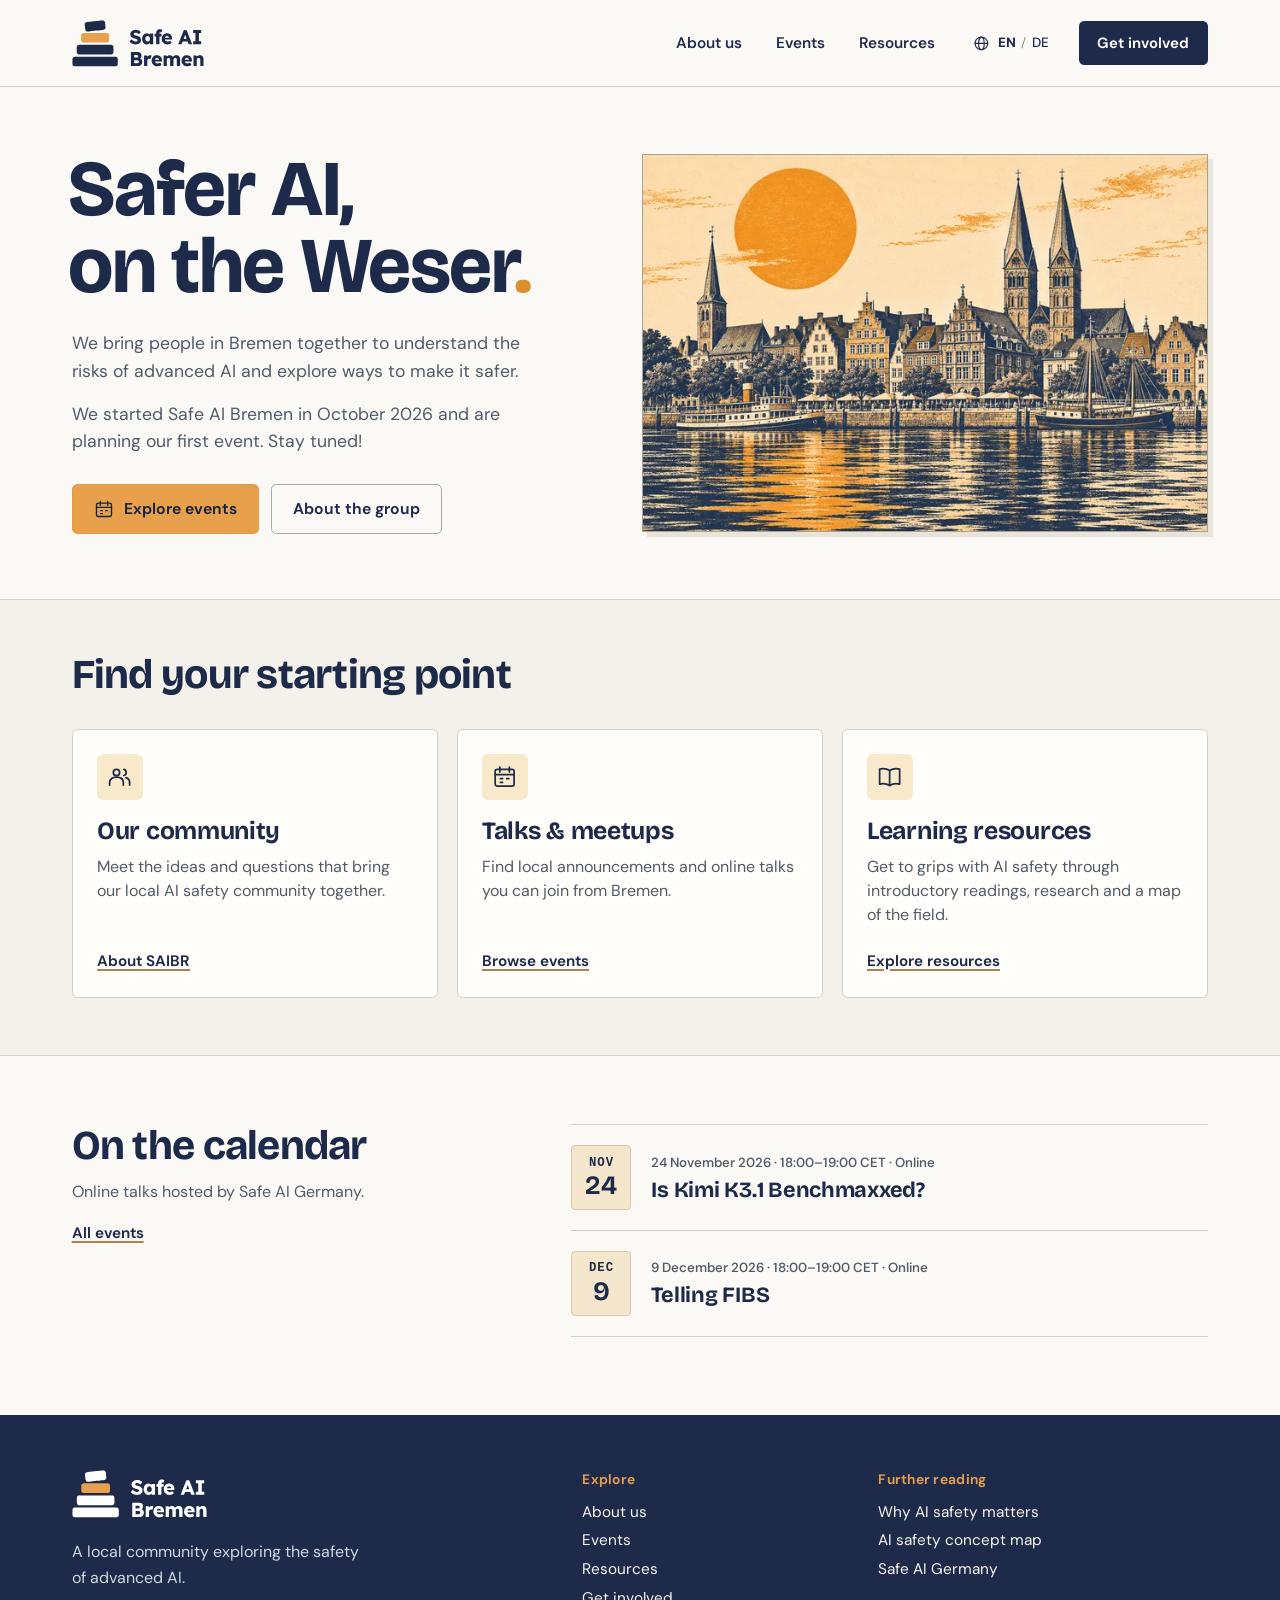
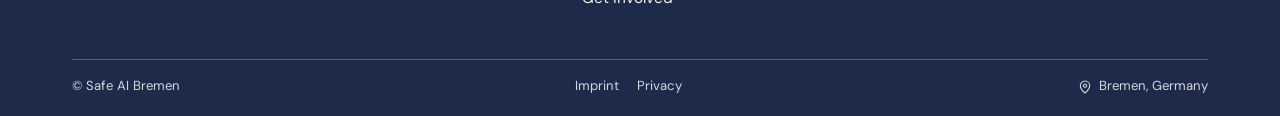
==== index.html @ 96a1b573 "Add Safe AI Bremen website" ====
<!doctype html>
<html lang="en">
<head>
  <meta charset="utf-8">
  <meta name="viewport" content="width=device-width, initial-scale=1">
  <meta name="theme-color" content="#faf9f5">
  <title>Safe AI Bremen | SAIBR</title>
  <meta name="description" content="We bring people in Bremen together to understand the risks of advanced AI and explore ways to make it safer.">
  <link rel="alternate" hreflang="en" href="index.html">
<link rel="alternate" hreflang="de" href="de/index.html">
  <link rel="icon" href="assets/favicon.svg" type="image/svg+xml">
  <link rel="stylesheet" href="assets/site.css">
  <script src="assets/navigation.js" defer></script>
</head>
<body>
    <a class="skip" href="#main">Skip to content</a>
    <header class="masthead" id="top"><div class="wrap header-row">
      <a class="brand" href="index.html" aria-label="Safe AI Bremen · Home">
        <img src="assets/logo-header.svg" width="291" height="103" alt="Safe AI Bremen">
      </a>
      <nav class="main-nav" aria-label="Main navigation"><a class="" href="about.html">About us</a><a class="" href="events.html">Events</a><a class="" href="resources.html">Resources</a></nav>
      <div class="header-actions">
        <nav class="languages" aria-label="Language"><svg class="icon" viewBox="0 0 24 24" fill="none" stroke="currentColor" stroke-width="1.65" stroke-linecap="round" stroke-linejoin="round" aria-hidden="true" focusable="false"><circle cx="12" cy="12" r="9"/><ellipse cx="12" cy="12" rx="4" ry="9"/><path d="M3 12h18"/></svg><a href="index.html" lang="en" hreflang="en" aria-label="English" aria-current="true">EN</a><span aria-hidden="true">/</span><a href="de/index.html" lang="de" hreflang="de" aria-label="Deutsch">DE</a></nav>
        <a class="button button-navy header-cta" href="get-involved.html">Get involved</a>
        <details class="mobile-menu">
          <summary aria-label="Menu"><span class="open-icon"><svg class="icon" viewBox="0 0 24 24" fill="none" stroke="currentColor" stroke-width="1.65" stroke-linecap="round" stroke-linejoin="round" aria-hidden="true" focusable="false"><path d="M3 6h18M3 12h18M3 18h18"/></svg></span><span class="close-icon"><svg class="icon" viewBox="0 0 24 24" fill="none" stroke="currentColor" stroke-width="1.65" stroke-linecap="round" stroke-linejoin="round" aria-hidden="true" focusable="false"><path d="m5 5 14 14M19 5 5 19"/></svg></span></summary>
          <nav aria-label="Main navigation"><a class="" href="about.html">About us</a><a class="" href="events.html">Events</a><a class="" href="resources.html">Resources</a><a class="button button-navy header-cta" href="get-involved.html">Get involved</a></nav>
        </details>
      </div>
    </div></header>
    <main id="main">
      <section class="hero wrap" aria-labelledby="hero-title">
        <div class="hero-copy">
          <h1 id="hero-title">Safer AI,<br>on the Weser<span class="amber-dot">.</span></h1>
          <p class="hero-intro">We bring people in Bremen together to understand the risks of advanced AI and explore ways to make it safer.</p>
          <p class="hero-intro">We started Safe AI Bremen in October 2026 and are planning our first event. Stay tuned!</p>
          <div class="hero-actions">
            <a class="button button-amber" href="events.html"><svg class="icon" viewBox="0 0 24 24" fill="none" stroke="currentColor" stroke-width="1.65" stroke-linecap="round" stroke-linejoin="round" aria-hidden="true" focusable="false"><rect x="3" y="5" width="18" height="16" rx="2"/><path d="M7.5 3v4.5M16.5 3v4.5M3 10h18m-13 4h2m4 0h2m-8 3.5h2"/></svg>Explore events</a>
            <a class="button button-outline" href="about.html">About the group</a>
          </div>
        </div>
        <figure class="city-print">
          <img src="assets/bremen-weser.webp" srcset="assets/bremen-weser-small.webp 660w, assets/bremen-weser.webp 1200w"
               sizes="(max-width: 820px) 100vw, 48vw" alt="Navy and amber illustration of Bremen’s old town and boats on the Weser beneath a low sun." width="1200" height="800" fetchpriority="high">
        </figure>
      </section>
      <section class="explore-section" aria-labelledby="explore-title"><div class="wrap">
        <h2 id="explore-title">Find your starting point</h2>
        <div class="feature-grid">
          <article class="feature-card"><div class="icon-tile"><svg class="icon" viewBox="0 0 24 24" fill="none" stroke="currentColor" stroke-width="1.65" stroke-linecap="round" stroke-linejoin="round" aria-hidden="true" focusable="false"><circle cx="9" cy="8" r="3"/><path d="M2.5 20v-2.4c0-3.3 2.8-5.1 6.5-5.1s6.5 1.8 6.5 5.1V20M16 5.1a3 3 0 0 1 0 5.8m2 2c2.2.7 3.5 2.3 3.5 4.7V20"/></svg></div>
            <h3>Our community</h3><p>Meet the ideas and questions that bring our local AI safety community together.</p>
            <a class="text-link stretched" href="about.html">About SAIBR</a>
          </article>
          <article class="feature-card"><div class="icon-tile"><svg class="icon" viewBox="0 0 24 24" fill="none" stroke="currentColor" stroke-width="1.65" stroke-linecap="round" stroke-linejoin="round" aria-hidden="true" focusable="false"><rect x="3" y="5" width="18" height="16" rx="2"/><path d="M7.5 3v4.5M16.5 3v4.5M3 10h18m-13 4h2m4 0h2m-8 3.5h2"/></svg></div>
            <h3>Talks &amp; meetups</h3><p>Find local announcements and online talks you can join from Bremen.</p>
            <a class="text-link stretched" href="events.html">Browse events</a>
          </article>
          <article class="feature-card"><div class="icon-tile"><svg class="icon" viewBox="0 0 24 24" fill="none" stroke="currentColor" stroke-width="1.65" stroke-linecap="round" stroke-linejoin="round" aria-hidden="true" focusable="false"><path d="M12 6.2C9.1 4.3 5.8 4 2.5 4.8v14.3c3.3-.8 6.6-.5 9.5 1.4 2.9-1.9 6.2-2.2 9.5-1.4V4.8C18.2 4 14.9 4.3 12 6.2zm0 0v14.3"/></svg></div>
            <h3>Learning resources</h3><p>Get to grips with AI safety through introductory readings, research and a map of the field.</p>
            <a class="text-link stretched" href="resources.html">Explore resources</a>
          </article></div>
      </div></section>
      <section class="calendar-section wrap" aria-labelledby="calendar-title">
        <div><h2 id="calendar-title">On the calendar</h2>
          <p>Online talks hosted by Safe AI Germany.</p>
          <a class="text-link" href="events.html">All events</a></div>
        <ul class="event-list">
          <li><article class="event-row">
            <time class="date-tile" datetime="2026-11-24"><span>Nov</span><strong>24</strong></time>
            <div class="event-copy"><p class="meta">24 November 2026 · 18:00–19:00 CET · Online</p>
              <h3><a href="https://luma.com/7eqao0gc">Is Kimi K3.1 Benchmaxxed?</a></h3></div>
          </article></li>
          <li><article class="event-row">
            <time class="date-tile" datetime="2026-12-09"><span>Dec</span><strong>9</strong></time>
            <div class="event-copy"><p class="meta">9 December 2026 · 18:00–19:00 CET · Online</p>
              <h3><a href="https://luma.com/yapvsthe">Telling FIBS</a></h3></div>
          </article></li></ul>
      </section>
    </main>
    <footer class="footer"><div class="wrap">
      <div class="footer-main"><div class="footer-brand">
        <a href="index.html" aria-label="Safe AI Bremen · Home"><img src="assets/logo-footer.svg" alt="Safe AI Bremen" width="291" height="103"></a>
        <p>A local community exploring the safety of advanced AI.</p></div>
        <nav aria-label="Footer navigation"><h2>Explore</h2><a class="" href="about.html">About us</a><a class="" href="events.html">Events</a><a class="" href="resources.html">Resources</a><a class="" href="get-involved.html">Get involved</a></nav>
        <div class="footer-links"><h2>Further reading</h2>
          <a href="https://safeaigermany.org/why-ai-safety/">Why AI safety matters</a>
          <a href="https://safeaigermany.org/concept-map/">AI safety concept map</a>
          <a href="https://safeaigermany.org/">Safe AI Germany</a></div>
      </div>
      <div class="footer-base"><span>© Safe AI Bremen</span>
        <div class="footer-legal"><a class="" href="imprint.html">Imprint</a><a class="" href="privacy.html">Privacy</a></div>
        <span class="city"><svg class="icon" viewBox="0 0 24 24" fill="none" stroke="currentColor" stroke-width="1.65" stroke-linecap="round" stroke-linejoin="round" aria-hidden="true" focusable="false"><path d="M19 10c0 5-7 11-7 11S5 15 5 10a7 7 0 1 1 14 0Z"/><circle cx="12" cy="10" r="2.4"/></svg> Bremen, Germany</span></div>
    </div></footer>
</body>
</html>
---- assets/site.css ----
@font-face {
  font-family: "Bricolage Grotesque";
  src: url("fonts/bricolage-grotesque.woff") format("woff");
  font-weight: 200 800;
  font-display: swap;
}

@font-face {
  font-family: "DM Sans";
  src: url("fonts/dm-sans.woff") format("woff");
  font-weight: 100 1000;
  font-display: swap;
}

:root {
  color-scheme: light;
  --navy: #1e2a4a;
  --ink: #25324d;
  --muted: #505b69;
  --amber: #e8a04c;
  --pale-amber: #f9e9cb;
  --paper: #faf9f5;
  --white: #fffefa;
  --inset: #f3f1ea;
  --rule: #d4d2c9;
  --heading: "Bricolage Grotesque", "Arial", sans-serif;
  --body: "DM Sans", Arial, sans-serif;
  --mono: ui-monospace, "SFMono-Regular", Consolas, "Liberation Mono", monospace;
}

*, *::before, *::after { box-sizing: border-box; }
body {
  margin: 0;
  background: var(--paper);
  color: var(--navy);
  font: 400 1rem/1.58 var(--body);
  -webkit-font-smoothing: antialiased;
}
h1, h2, h3, p, figure { margin: 0; }
h1, h2, h3 {
  font-family: var(--heading);
  font-optical-sizing: auto;
  line-height: 1.07;
}
h1 { letter-spacing: -.018em; }
h2 { font-size: clamp(2.2rem, 3.2vw, 3.25rem); letter-spacing: -.018em; font-weight: 720; }
h3 { font-size: 1.55rem; letter-spacing: -.012em; font-weight: 700; }
a { color: inherit; text-underline-offset: .22em; }
img { display: block; max-width: 100%; }
button, summary, a { -webkit-tap-highlight-color: transparent; }
a:focus-visible, summary:focus-visible { outline: 3px solid #176fb5; outline-offset: 5px; }
::selection { background: #ffd49a; color: var(--navy); }
.wrap { width: min(88.8%, 82rem); margin-inline: auto; }
.icon { flex: none; width: 1.25rem; height: 1.25rem; }
.skip {
  position: fixed; top: .5rem; left: .5rem; z-index: 15; transform: translateY(-160%);
  padding: .5rem 1rem; color: white; background: var(--navy);
}
.skip:focus { transform: none; }

.masthead { border-bottom: 1px solid var(--rule); }
.header-row { display: flex; align-items: center; gap: clamp(1.5rem, 3vw, 3rem); min-height: 5.4rem; }
.brand { flex: none; line-height: 1; }
.brand img { width: 8.25rem; height: auto; }
.main-nav { display: flex; gap: clamp(1.3rem, 2.65vw, 2.65rem); margin-left: auto; }
.main-nav a, .mobile-menu nav a { font-weight: 580; text-decoration: none; }
.main-nav a {
  display: inline-flex; align-items: center; min-height: 44px;
  font-size: .96rem; white-space: nowrap;
}
.main-nav a:hover, .main-nav a[aria-current="page"],
.mobile-menu nav a[aria-current="page"]:not(.button) {
  text-decoration: underline; text-decoration-color: var(--amber); text-decoration-thickness: 2px;
}
.header-actions { display: flex; align-items: center; gap: clamp(1.2rem, 2.3vw, 2.2rem); }
.languages { display: flex; align-items: center; gap: .35rem; white-space: nowrap; }
.languages .icon { width: 1.05rem; height: 1.05rem; margin-right: .15rem; }
.languages a { display: inline-flex; align-items: center; min-height: 44px; text-decoration: none; font: 500 .84rem/1 var(--body); }
.languages a:hover { text-decoration: underline; }
.languages a[aria-current] { font-weight: 800; }
.languages span { color: #929286; font-size: .82rem; }
.button {
  display: inline-flex; align-items: center; justify-content: center; gap: .65rem;
  min-height: 3.1rem; padding: .75rem 1.3rem; border: 1px solid transparent; border-radius: .33rem;
  font: 650 .98rem/1.25 var(--body); text-align: center; text-decoration: none;
  transition: background-color .15s, box-shadow .15s;
}
.button-navy { background: var(--navy); color: #fffefa; }
.button-navy:hover { background: #344367; }
.header-cta { min-height: 2.75rem; padding: .66rem 1.12rem; font-size: .93rem; }
.button-amber { background: var(--amber); color: #17233c; border-color: #df9846; }
.button-amber:hover { background: #f0af61; box-shadow: 0 2px 0 #ba8646; }
.button-outline { background: transparent; border-color: #a8aaa9; }
.button-outline:hover { background: #efeee8; border-color: var(--ink); }
.mobile-menu { display: none; }

.hero {
  display: grid; grid-template-columns: .94fr 1.06fr;
  align-items: center; gap: clamp(2.8rem, 5.3vw, 6.6rem);
  padding-block: clamp(3.8rem, 5vw, 5.3rem) clamp(4rem, 5.1vw, 5.6rem);
}
.hero-copy { min-width: 0; container-type: inline-size; }
.hero h1 {
  margin-left: -.045em;
  font-size: clamp(2.5rem, 15.7cqi, 6.6rem); font-weight: 730; line-height: .98;
}
.amber-dot { color: #db902f; }
.hero-intro, .inner-intro { color: var(--muted); font-size: clamp(1.1rem, 1.33vw, 1.28rem); line-height: 1.55; }
.hero-intro { margin-top: 1.55rem; max-width: 29.5rem; text-wrap: pretty; }
.hero-intro + .hero-intro { margin-top: 1rem; }
.hero-actions { display: flex; gap: .78rem; flex-wrap: wrap; margin-top: 1.8rem; }
.city-print {
  position: relative;
  border: 1px solid #a8a392; background: var(--paper); box-shadow: 5px 5px 0 #e8e4d9;
}
.city-print img { width: 100%; height: auto; }

.explore-section { background: var(--inset); border-block: 1px solid var(--rule); padding-block: clamp(3rem, 4.1vw, 4rem) clamp(3.2rem, 4.5vw, 4.7rem); }
.feature-grid { display: grid; grid-template-columns: repeat(3, 1fr); gap: 1.15rem; margin-top: 2rem; }
.feature-card {
  position: relative; display: flex; flex-direction: column; align-items: flex-start;
  min-width: 0; padding: clamp(1.25rem, 1.9vw, 2rem); background: var(--white);
  border: 1px solid #d0cfc6; border-radius: .35rem;
  transition: border-color .16s ease, box-shadow .16s ease;
}
.feature-card:hover, .feature-card:focus-within { border-color: #b5a483; box-shadow: 0 3px 0 #e1dbcd; }
.icon-tile {
  display: grid; place-items: center; width: 2.85rem; height: 2.85rem;
  border-radius: .38rem; color: var(--navy); background: var(--pale-amber);
}
.icon-tile .icon { width: 1.58rem; height: 1.58rem; }
.feature-card h3 { margin-top: 1.16rem; }
.feature-card p { margin-block: .63rem 1.3rem; color: var(--muted); line-height: 1.52; }
.text-link {
  display: inline-block; width: fit-content; margin-top: auto; font-weight: 650; font-size: .95rem;
  text-decoration: underline; text-decoration-color: #ae8250; text-decoration-thickness: 1.5px;
}
.text-link:hover { text-decoration-color: var(--navy); }
.stretched::after { content: ""; position: absolute; inset: 0; border-radius: .35rem; }
.calendar-section { display: grid; grid-template-columns: .83fr 1.17fr; gap: 3rem; padding-block: 4.25rem 4.9rem; }
.calendar-section p:not(.meta) { margin: .65rem 0 1rem; color: var(--muted); }
.event-list { list-style: none; padding: 0; margin: 0; }
.event-list > li { border-top: 1px solid var(--rule); }
.event-list > li:last-child { border-bottom: 1px solid var(--rule); }
.event-row { display: flex; gap: 1.25rem; align-items: flex-start; padding-block: 1.25rem; }
.date-tile {
  flex: 0 0 3.75rem; min-height: 4.05rem; display: grid; place-content: center; text-align: center;
  border: 1px solid #d8c9ac; background: #f5e7ce; border-radius: .25rem;
}
.date-tile span { font: 600 .77rem/1.25 var(--mono); letter-spacing: .08em; text-transform: uppercase; }
.date-tile strong { font: 650 1.65rem/1.1 var(--heading); }
.meta { font: 550 .83rem/1.55 var(--body); color: var(--muted); }
.event-copy { align-self: center; }
.event-copy h3 { margin-top: .22rem; font-size: 1.36rem; line-height: 1.22; }
.event-copy h3 a { text-decoration: none; }
.event-copy h3 a:hover { text-decoration: underline; }
.event-copy p:not(.meta) { margin-top: .65rem; color: var(--muted); }

.inner-hero {
  display: flex; align-items: center; justify-content: space-between; gap: 2.5rem;
  padding-block: clamp(3rem, 5.5vw, 5.75rem);
}
.inner-hero > div:first-child { max-width: 48rem; }
.inner-hero h1 { font-size: clamp(3.5rem, 5.7vw, 6rem); line-height: 1; margin-bottom: 1.2rem; }
.inner-intro { max-width: 43rem; }
.brand-plate, .topic-plate { display: grid; place-items: center; flex: none; }
.brand-plate { width: min(29%, 19rem); border: 1px solid var(--rule); background: var(--inset); padding: 2.1rem 1.7rem; }
.brand-plate img { width: 100%; height: auto; }
.topic-plate {
  position: relative; isolation: isolate; overflow: hidden; width: 9.5rem; height: 9.5rem;
  background-color: var(--pale-amber); border-radius: .5rem;
  background-image: radial-gradient(#c7a974 .75px, transparent .9px); background-size: 5px 5px;
}
.topic-plate .icon { width: 3.75rem; height: 3.75rem; stroke-width: 1.35; }
.topic-plate::before {
  content: ""; position: absolute; z-index: -1; background: #f9db9e; width: 5.9rem; height: 5.9rem; border-radius: 50%;
}
.editorial { margin-bottom: 4.5rem; }
.editorial-row {
  display: grid; grid-template-columns: minmax(12rem, .68fr) minmax(0, 1.32fr);
  gap: clamp(2rem, 6.5vw, 6rem); border-top: 1px solid var(--rule); padding-block: 2.85rem;
}
.editorial-row:last-child { border-bottom: 1px solid var(--rule); }
.editorial-row > h2 { font-size: clamp(1.75rem, 2.55vw, 2.5rem); }
.section-prose { font-size: 1.12rem; line-height: 1.65; max-width: 61ch; }
.section-prose + .section-prose { margin-top: .9rem; }
.operator-address { font-style: normal; font-size: 1.12rem; line-height: 1.65; }
.operator-address a { display: inline-block; margin-top: .5rem; overflow-wrap: anywhere; }
.source-links { display: grid; gap: .3rem; padding: 0; margin: 1rem 0 0; list-style: none; }
.article-item + .article-item { margin-top: 1.6rem; padding-top: 1.6rem; border-top: 1px solid var(--rule); }
.article-item h3 { font-size: clamp(1.4rem, 2vw, 1.8rem); line-height: 1.2; }
.article-item p:not(.meta) { max-width: 64ch; color: var(--muted); margin-top: .55rem; font-size: 1.05rem; }
.article-item .meta { margin-bottom: .35rem; }
.article-item .text-link { margin-top: .6rem; }
.editorial-row .event-list > li:first-child { border-top: 0; }
.editorial-row .event-list > li:first-child .event-row { padding-top: 0; }
.extra-link { margin-top: 1.25rem; }

.footer { background: var(--navy); color: #f8f6ed; }
.footer-main { display: grid; grid-template-columns: 1.45fr .8fr 1fr; gap: 2rem; padding-block: 3.4rem 2.8rem; }
.footer-brand img { width: 8.45rem; height: auto; }
.footer-brand > a { display: inline-block; }
.footer-brand p { max-width: 19rem; margin-top: .9rem; color: #d3d7e2; }
.footer h2 { font: 650 .86rem/1.4 var(--body); letter-spacing: .02em; margin-bottom: .65rem; color: var(--amber); }
.footer nav a, .footer-links a { display: block; width: fit-content; margin-block: .28rem; text-decoration: none; font-size: .96rem; }
.footer a:hover { text-decoration: underline; }
.footer-base { border-top: 1px solid #586079; display: flex; justify-content: space-between; padding-block: 1rem 1.2rem; color: #d3d7e2; font-size: .82rem; }
.footer-base .city { display: inline-flex; align-items: center; gap: .4rem; }
.footer-legal { display: flex; flex-wrap: wrap; justify-content: center; gap: .3rem 1.1rem; }
.footer-legal a { text-decoration: none; }
.footer-base .icon { width: 1rem; height: 1rem; }

@media (min-width: 821px) and (max-width: 1020px) {
  .wrap { width: 92%; }
  .header-row, .header-actions { gap: 1.15rem; }
  .main-nav { gap: 1.15rem; }
  .hero { gap: 1.8rem; }
  .hero-actions { gap: .55rem; }
  .hero-actions .button { padding-inline: .9rem; }
}
@media (max-width: 820px) {
  .wrap { width: 89.5%; }
  .header-row { min-height: 4.7rem; }
  .brand img { width: 7.75rem; }
  .main-nav, .header-actions > .header-cta { display: none; }
  .header-actions { margin-left: auto; gap: .9rem; }
  .mobile-menu { display: block; }
  .mobile-menu summary {
    display: grid; place-items: center; width: 2.75rem; height: 2.75rem;
    list-style: none; cursor: pointer; border: 1px solid var(--rule); border-radius: .3rem;
  }
  .mobile-menu summary::-webkit-details-marker { display: none; }
  .mobile-menu summary span { line-height: 0; }
  .mobile-menu summary .icon { width: 1.3rem; height: 1.3rem; }
  .mobile-menu .close-icon, .mobile-menu[open] .open-icon { display: none; }
  .mobile-menu[open] .close-icon { display: inline; }
  .mobile-menu nav {
    display: grid; position: absolute; top: 4.7rem; left: 0; right: 0; z-index: 5;
    background: var(--paper); padding: .45rem 5.25% 1.1rem; border-bottom: 1px solid var(--rule);
    box-shadow: 0 10px 20px #1e2a4a12;
  }
  .mobile-menu nav a:not(.button) { padding: .7rem 0; }
  .mobile-menu nav .button { margin-top: .4rem; justify-self: start; }
  .hero { grid-template-columns: 1fr; gap: 2.15rem; padding-block: 2.9rem 3.1rem; }
  .hero-intro { max-width: 35rem; margin-top: 1.15rem; }
  .hero-actions { margin-top: 1.35rem; }
  .city-print img { aspect-ratio: 1.9; object-fit: cover; object-position: center 48%; }
  .feature-grid { gap: .72rem; }
  .feature-card { padding: 1.1rem; }
  .feature-card h3 { font-size: 1.35rem; }
  .calendar-section { grid-template-columns: 1fr; gap: 1.5rem; padding-block: 3.25rem; }
  .editorial-row { gap: 2rem; }
  .brand-plate { padding: 1.3rem 1rem; }
  .footer-main { grid-template-columns: 1.15fr .7fr 1fr; gap: 1.25rem; }
}
@media (max-width: 600px) {
  .wrap { width: calc(100% - 2.65rem); }
  .header-row { min-height: 4.35rem; }
  .brand img { width: 7rem; }
  .languages { gap: .25rem; }
  .languages a { min-width: 1.45rem; }
  .mobile-menu nav { top: 4.35rem; padding-inline: 1.325rem; }
  .hero { padding-top: 2.65rem; gap: 1.9rem; }
  .hero-intro { font-size: 1.09rem; }
  .hero-actions { gap: .6rem; }
  .button { min-height: 2.9rem; padding: .7rem .95rem; }
  .city-print img { aspect-ratio: 1.5; }
  .explore-section { padding-block: 2.5rem; }
  h2 { font-size: 2.16rem; }
  .feature-grid { grid-template-columns: 1fr; margin-top: 1.45rem; gap: .85rem; }
  .feature-card { padding: 1.25rem; }
  .feature-card h3 { font-size: 1.5rem; margin-top: .9rem; }
  .feature-card p { margin-block: .45rem .9rem; }
  .event-row { gap: .85rem; }
  .inner-hero { padding-block: 2.75rem; }
  .inner-hero h1 { font-size: clamp(2.8rem, 12vw, 4.25rem); overflow-wrap: anywhere; }
  .inner-hero .topic-plate, .inner-hero .brand-plate { display: none; }
  .editorial { margin-bottom: 2.65rem; }
  .editorial-row { grid-template-columns: 1fr; gap: 1rem; padding-block: 1.8rem; }
  .editorial-row > h2 { font-size: 1.85rem; }
  .footer-main { grid-template-columns: .85fr 1.15fr; gap: 1.5rem; padding-block: 2.2rem; }
  .footer-brand { grid-column: 1 / -1; }
  .footer-brand p { max-width: 25rem; }
  .footer-base { flex-wrap: wrap; gap: .7rem 1rem; }
  .footer-legal { order: 3; width: 100%; justify-content: flex-start; }
}
@media (prefers-reduced-motion: reduce) {
  *, *::before, *::after { transition: none !important; }
}
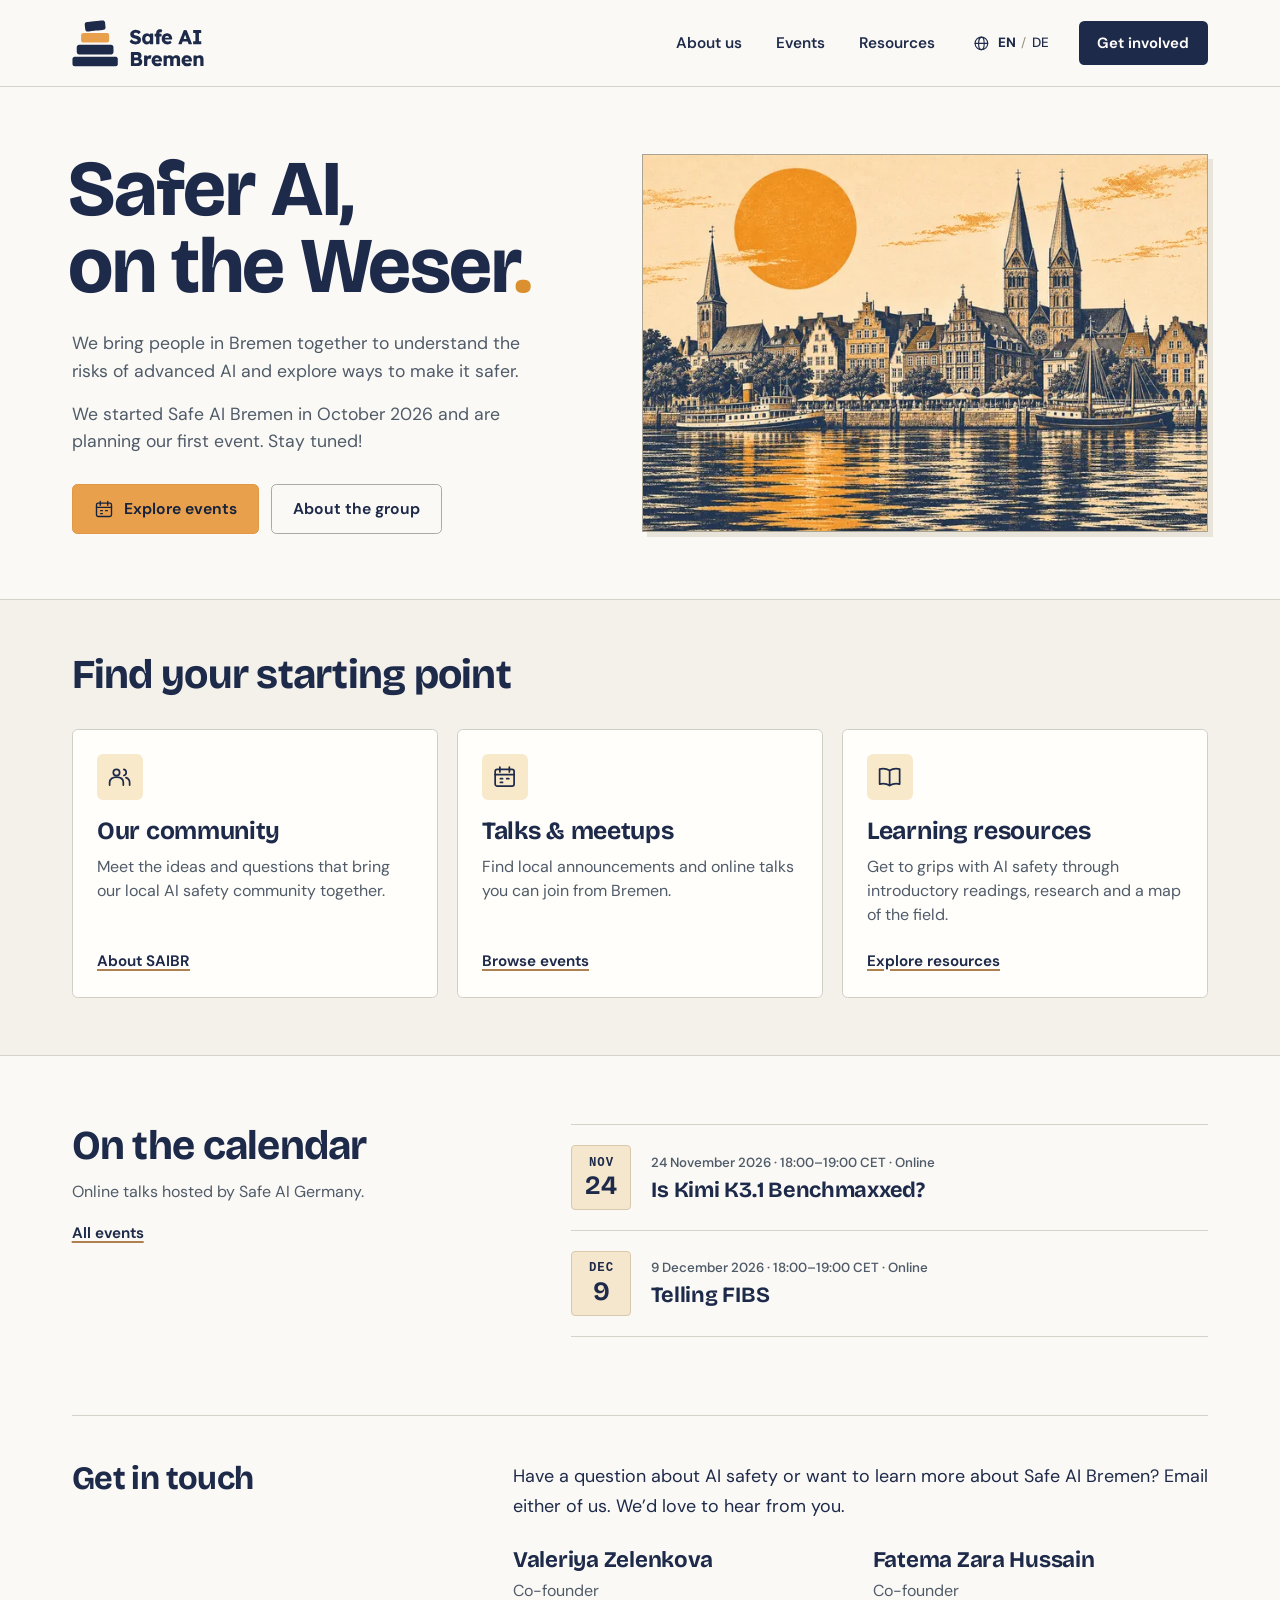
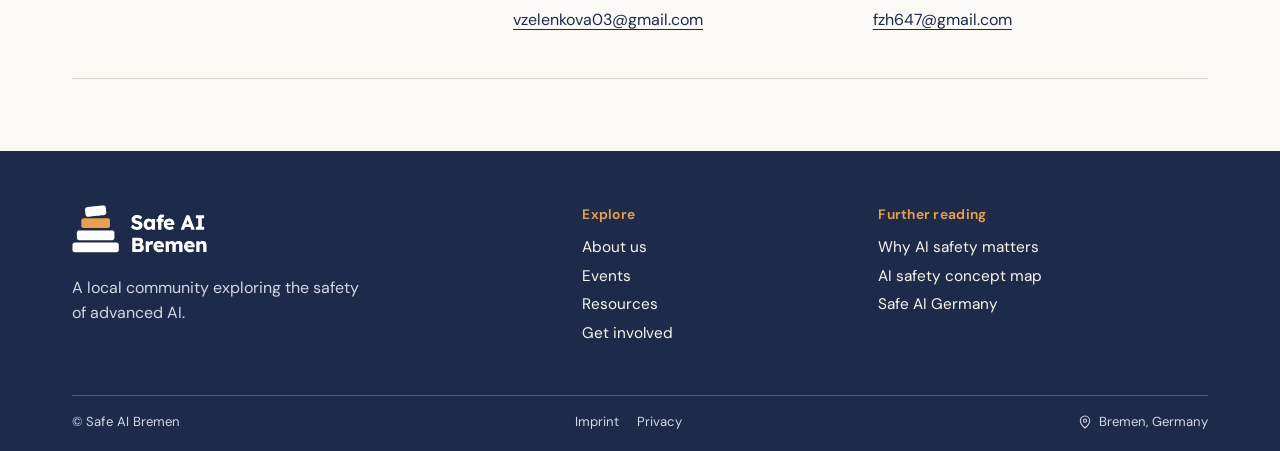
==== commit cd26b0c4: "Introduce both co-founders and invite visitors to get in touch" ====
--- a/index.html
+++ b/index.html
@@ -76,6 +76,12 @@
               <h3><a href="https://luma.com/yapvsthe">Telling FIBS</a></h3></div>
           </article></li></ul>
       </section>
+      <div class="editorial wrap">
+      <section id="contact" class="editorial-row" aria-labelledby="contact-title">
+        <h2 id="contact-title">Get in touch</h2>
+        <div><p class="section-prose">Have a question about AI safety or want to learn more about Safe AI Bremen? Email either of us. We’d love to hear from you.</p>
+          <ul class="founder-list"><li><h3>Valeriya Zelenkova</h3><p>Co-founder</p><a href="mailto:vzelenkova03@gmail.com">vzelenkova03@gmail.com</a></li><li><h3>Fatema Zara Hussain</h3><p>Co-founder</p><a href="mailto:fzh647@gmail.com">fzh647@gmail.com</a></li></ul></div>
+      </section></div>
     </main>
     <footer class="footer"><div class="wrap">
       <div class="footer-main"><div class="footer-brand">
--- a/assets/site.css
+++ b/assets/site.css
@@ -184,6 +184,13 @@
 .editorial-row > h2 { font-size: clamp(1.75rem, 2.55vw, 2.5rem); }
 .section-prose { font-size: 1.12rem; line-height: 1.65; max-width: 61ch; }
 .section-prose + .section-prose { margin-top: .9rem; }
+.founder-list {
+  display: grid; grid-template-columns: repeat(auto-fit, minmax(min(14rem, 100%), 1fr));
+  gap: 1.5rem; list-style: none; padding: 0; margin: 1.6rem 0 0;
+}
+.founder-list h3 { font-size: 1.4rem; line-height: 1.2; }
+.founder-list p { color: var(--muted); margin-block: .25rem; }
+.founder-list a { overflow-wrap: anywhere; }
 .operator-address { font-style: normal; font-size: 1.12rem; line-height: 1.65; }
 .operator-address a { display: inline-block; margin-top: .5rem; overflow-wrap: anywhere; }
 .source-links { display: grid; gap: .3rem; padding: 0; margin: 1rem 0 0; list-style: none; }
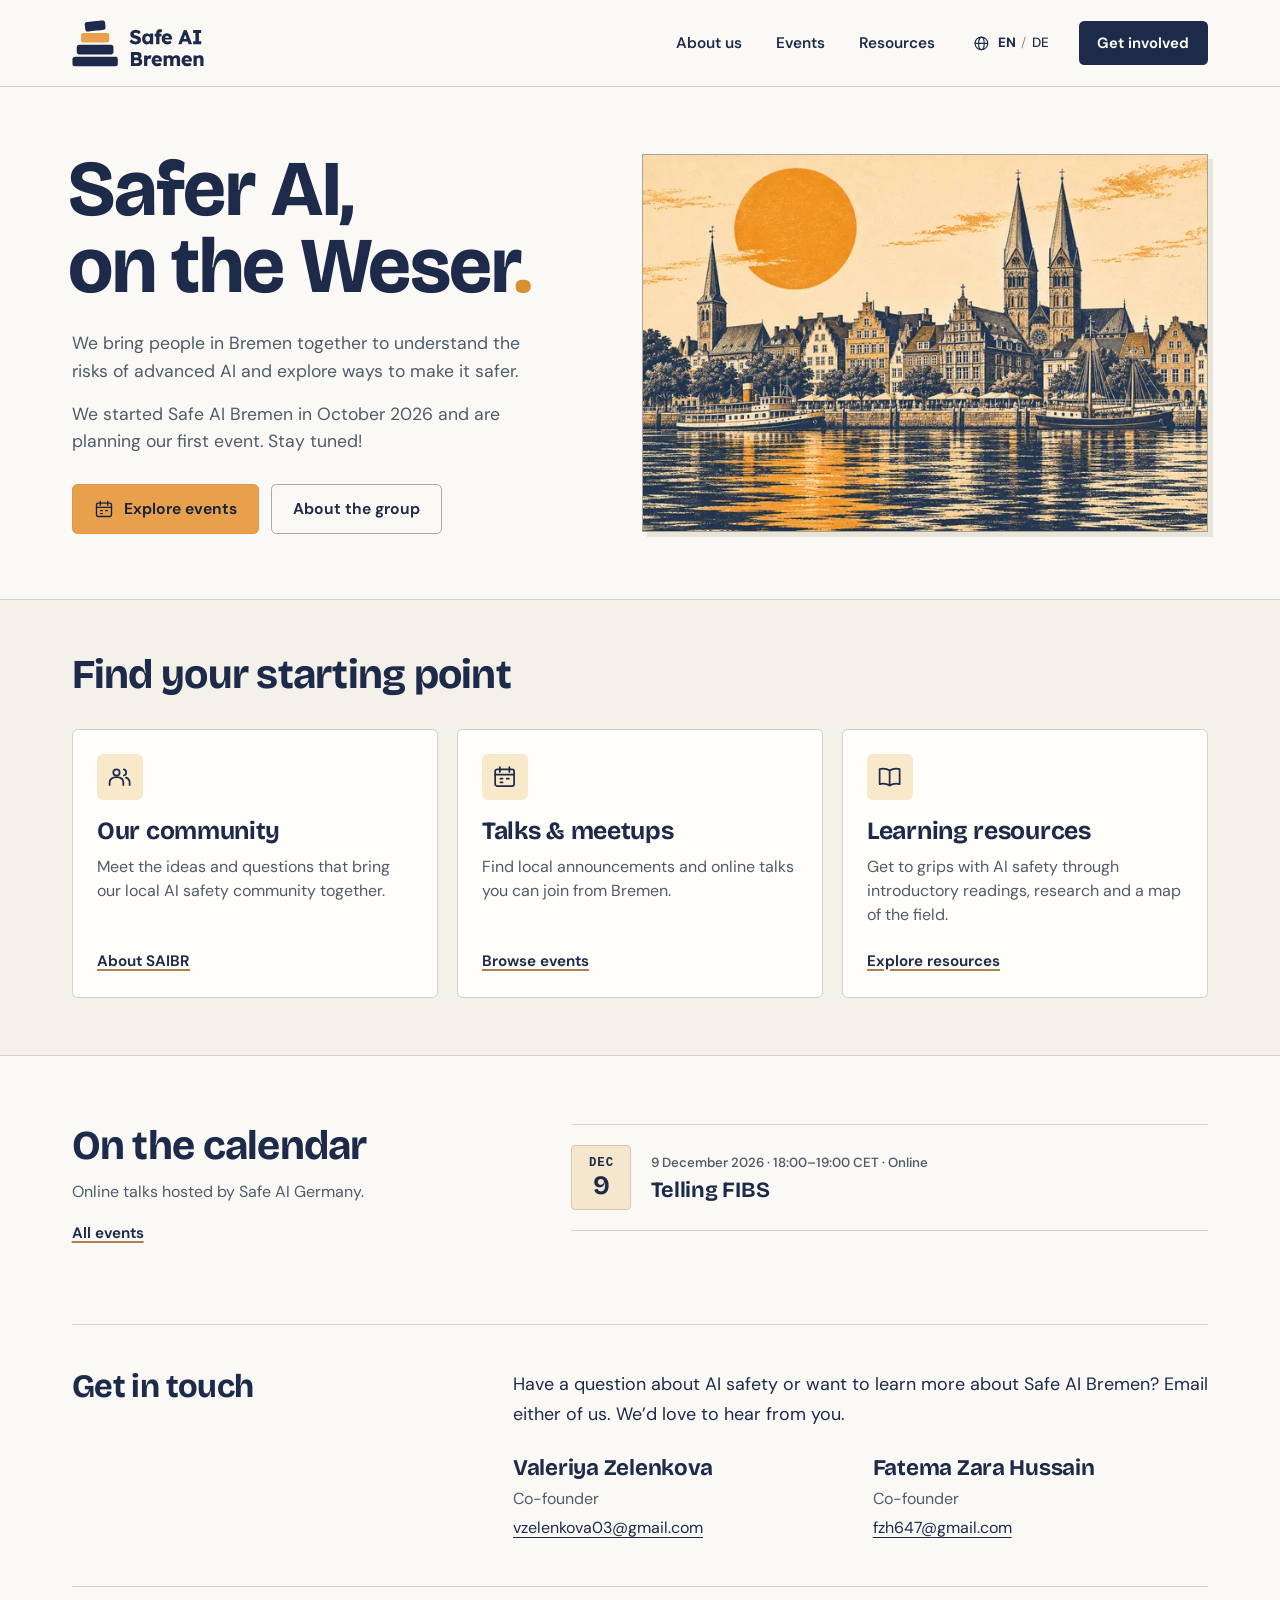
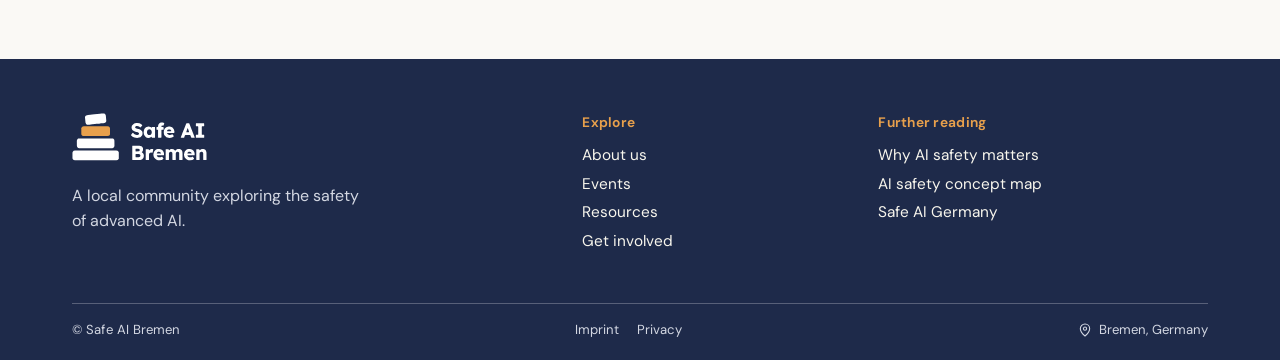
==== commit b78aea48: "Remove the 24 November talk from the event listings" ====
--- a/index.html
+++ b/index.html
@@ -66,11 +66,6 @@
           <a class="text-link" href="events.html">All events</a></div>
         <ul class="event-list">
           <li><article class="event-row">
-            <time class="date-tile" datetime="2026-11-24"><span>Nov</span><strong>24</strong></time>
-            <div class="event-copy"><p class="meta">24 November 2026 · 18:00–19:00 CET · Online</p>
-              <h3><a href="https://luma.com/7eqao0gc">Is Kimi K3.1 Benchmaxxed?</a></h3></div>
-          </article></li>
-          <li><article class="event-row">
             <time class="date-tile" datetime="2026-12-09"><span>Dec</span><strong>9</strong></time>
             <div class="event-copy"><p class="meta">9 December 2026 · 18:00–19:00 CET · Online</p>
               <h3><a href="https://luma.com/yapvsthe">Telling FIBS</a></h3></div>
